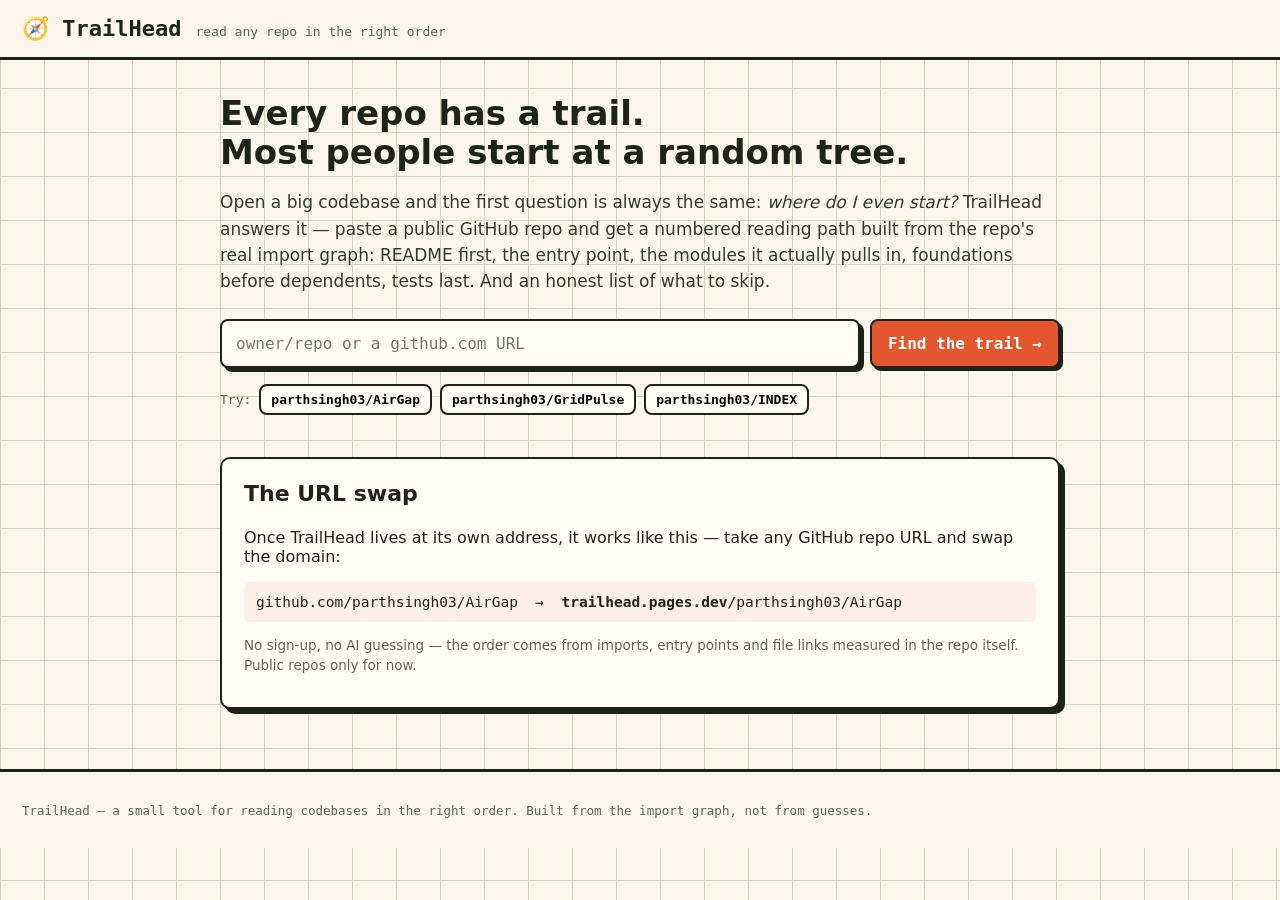
==== index.html @ 87dd2a6f "TrailHead — site files (page, styles, engine, routing)" ====
<!DOCTYPE html>
<html lang="en">
<head>
<meta charset="UTF-8">
<meta name="viewport" content="width=device-width, initial-scale=1.0">
<title>TrailHead — find the reading path through any repo</title>
<meta name="description" content="Paste a public GitHub repo and get the order to read it in — README first, entry point, core modules, tests last — built from the real import graph. Plus the skip list.">
<link rel="stylesheet" href="styles.css">
<link rel="icon" href="data:image/svg+xml,<svg xmlns='http://www.w3.org/2000/svg' viewBox='0 0 100 100'><text y='.9em' font-size='90'>🧭</text></svg>">
</head>
<body>
<header class="topbar">
  <a class="brand" href="/">🧭 TrailHead</a>
  <span class="tag">read any repo in the right order</span>
</header>

<main>
  <!-- landing -->
  <section id="landing">
    <h1>Every repo has a trail.<br>Most people start at a random tree.</h1>
    <p class="lede">Open a big codebase and the first question is always the same:
      <em>where do I even start?</em> TrailHead answers it — paste a public GitHub repo and get a
      numbered reading path built from the repo's real import graph: README first, the entry point,
      the modules it actually pulls in, foundations before dependents, tests last. And an honest
      list of what to skip.</p>
    <div class="ask">
      <input id="repo-input" type="text" placeholder="owner/repo or a github.com URL" autocomplete="off" spellcheck="false">
      <button id="go">Find the trail →</button>
    </div>
    <p id="error" class="error" hidden></p>
    <div class="examples">
      <span>Try:</span>
      <button class="example" data-repo="parthsingh03/AirGap">parthsingh03/AirGap</button>
      <button class="example" data-repo="parthsingh03/GridPulse">parthsingh03/GridPulse</button>
      <button class="example" data-repo="parthsingh03/INDEX">parthsingh03/INDEX</button>
    </div>
    <div class="swap-tip">
      <h2>The URL swap</h2>
      <p>Once TrailHead lives at its own address, it works like this — take any GitHub repo URL
        and swap the domain:</p>
      <code class="swap">github.com/parthsingh03/AirGap &nbsp;→&nbsp; <b>trailhead.pages.dev</b>/parthsingh03/AirGap</code>
      <p class="fine">No sign-up, no AI guessing — the order comes from imports, entry points and
        file links measured in the repo itself. Public repos only for now.</p>
    </div>
  </section>

  <!-- loading -->
  <section id="loading" hidden>
    <div class="spinner"></div>
    <p id="load-msg">Fetching the repo…</p>
  </section>

  <!-- result -->
  <section id="result" hidden>
    <h1 id="repo-title"></h1>
    <p id="repo-desc" class="lede"></p>
    <p id="repo-meta" class="meta"></p>
    <p id="stack-badges"></p>
    <p id="capped-note" class="fine"></p>

    <div class="controls">
      <div class="modes">
        <button id="mode-sprint">⚡ Sprint — the essential 10</button>
        <button id="mode-full">🥾 Full trail</button>
      </div>
      <div class="exports">
        <button id="export-md">Export checklist (.md)</button>
        <button id="export-tour">Export CodeTour (.tour)</button>
        <button id="reset-progress">Reset ticks</button>
      </div>
    </div>
    <div class="progress-row">
      <div class="progress-bar"><div id="progress-fill"></div></div>
      <span id="progress-label"></span>
      <span id="time-label" class="meta"></span>
    </div>

    <h2>The trail</h2>
    <ol id="trail" class="trail"></ol>

    <h2>Who uses whom</h2>
    <p class="fine">Each box is a source file; lines run from a file to the files it uses. Click a box to jump to its step on the trail.</p>
    <div class="graph-wrap"><svg id="graph"></svg></div>

    <h2>The skip list (<span id="skip-count"></span>)</h2>
    <p class="fine">Files you can safely not read — knowing what to skip is half the trail.</p>
    <ul id="skip-list" class="skips"></ul>
  </section>
</main>

<footer>
  <p>TrailHead — a small tool for reading codebases in the right order. Built from the import graph, not from guesses.</p>
</footer>
<script src="app.js"></script>
</body>
</html>
---- styles.css ----
/* TrailHead — trail-map paper look: off-white map paper, ink, one orange trail line */
:root {
  --paper: #faf6ec;
  --ink: #1d2417;
  --muted: #5d6650;
  --line: #d9d2ba;
  --trail: #e4572e;
  --trail-soft: #fdeee7;
  --card: #fffdf6;
  --mono: ui-monospace, 'SF Mono', 'Cascadia Code', Menlo, Consolas, monospace;
  --sans: system-ui, -apple-system, 'Segoe UI', Roboto, sans-serif;
}
* { box-sizing: border-box; }
body {
  margin: 0; background: var(--paper); color: var(--ink); font-family: var(--sans);
  background-image:
    linear-gradient(var(--line) 1px, transparent 1px),
    linear-gradient(90deg, var(--line) 1px, transparent 1px);
  background-size: 44px 44px;
}
.topbar {
  display: flex; gap: 14px; align-items: baseline; padding: 16px 22px;
  border-bottom: 3px solid var(--ink); background: var(--paper);
}
.brand { font-family: var(--mono); font-weight: 800; font-size: 22px; color: var(--ink); text-decoration: none; }
.tag { color: var(--muted); font-family: var(--mono); font-size: 13px; }
main { max-width: 880px; margin: 0 auto; padding: 34px 20px 60px; }
h1 { font-size: 34px; line-height: 1.15; margin: 0 0 14px; }
h2 { font-size: 22px; margin: 38px 0 10px; border-bottom: 2px dashed var(--trail); padding-bottom: 6px; }
.lede { font-size: 17px; line-height: 1.55; color: #333b28; }
.fine { color: var(--muted); font-size: 13.5px; line-height: 1.5; }
.meta { font-family: var(--mono); font-size: 13px; color: var(--muted); }
.ask { display: flex; gap: 10px; margin: 24px 0 8px; flex-wrap: wrap; }
.ask input {
  flex: 1 1 320px; font-family: var(--mono); font-size: 16px; padding: 13px 14px;
  border: 2.5px solid var(--ink); border-radius: 8px; background: var(--card);
  box-shadow: 4px 4px 0 var(--ink);
}
button {
  font-family: var(--mono); font-size: 14px; font-weight: 700; cursor: pointer;
  border: 2.5px solid var(--ink); border-radius: 8px; background: var(--card);
  padding: 10px 16px; box-shadow: 3px 3px 0 var(--ink);
}
button:active { transform: translate(2px, 2px); box-shadow: 1px 1px 0 var(--ink); }
#go { background: var(--trail); color: #fff; font-size: 16px; }
.error { background: #fde8e0; border: 2px solid var(--trail); border-radius: 8px; padding: 10px 14px; font-family: var(--mono); font-size: 14px; }
.examples { display: flex; gap: 8px; align-items: center; flex-wrap: wrap; margin-top: 16px; font-family: var(--mono); font-size: 13px; color: var(--muted); }
.example { box-shadow: none; padding: 6px 10px; font-size: 13px; }
.swap-tip { margin-top: 42px; border: 2.5px solid var(--ink); border-radius: 10px; background: var(--card); padding: 6px 22px 18px; box-shadow: 5px 5px 0 var(--ink); }
.swap-tip h2 { border: none; margin-top: 16px; }
.swap { display: block; font-family: var(--mono); font-size: 14.5px; background: var(--trail-soft); padding: 12px; border-radius: 6px; overflow-x: auto; white-space: nowrap; }
.spinner {
  width: 42px; height: 42px; border-radius: 50%; margin: 60px auto 16px;
  border: 5px dashed var(--trail); animation: spin 1.1s linear infinite;
}
@keyframes spin { to { transform: rotate(360deg); } }
#loading p { text-align: center; font-family: var(--mono); }
.stack { display: inline-block; font-family: var(--mono); font-size: 12px; border: 2px solid var(--ink); border-radius: 20px; padding: 3px 10px; margin: 0 6px 6px 0; background: var(--trail-soft); }
.stack.lang { background: var(--card); }
.controls { display: flex; justify-content: space-between; gap: 12px; flex-wrap: wrap; margin: 22px 0 12px; }
.modes button.on, .exports button:hover { background: var(--trail); color: #fff; }
.progress-row { display: flex; gap: 14px; align-items: center; flex-wrap: wrap; font-family: var(--mono); font-size: 13px; }
.progress-bar { flex: 1 1 220px; height: 14px; border: 2px solid var(--ink); border-radius: 8px; background: var(--card); overflow: hidden; }
#progress-fill { height: 100%; width: 0; background: var(--trail); transition: width .3s; }
.trail { list-style: none; margin: 0; padding: 0; position: relative; }
.trail::before { content: ''; position: absolute; left: 21px; top: 8px; bottom: 8px; border-left: 3px dashed var(--trail); }
.chapter { font-family: var(--mono); font-size: 12.5px; font-weight: 700; letter-spacing: .08em; text-transform: uppercase; color: var(--muted); margin: 20px 0 8px 52px; }
.step {
  display: flex; gap: 12px; background: var(--card); border: 2.5px solid var(--ink);
  border-radius: 10px; padding: 13px 16px; margin: 0 0 12px 52px; position: relative;
  box-shadow: 3px 3px 0 rgba(29,36,23,.85);
}
.step.done { opacity: .55; }
.step.done .path { text-decoration: line-through; }
.tick { position: absolute; left: -52px; top: 14px; }
.tick input { display: none; }
.tick .box {
  display: block; width: 26px; height: 26px; border-radius: 50%;
  border: 3px solid var(--trail); background: var(--paper); cursor: pointer; position: relative; z-index: 1;
}
.tick input:checked + .box { background: var(--trail); }
.step-top { display: flex; gap: 8px; align-items: baseline; flex-wrap: wrap; }
.num { font-family: var(--mono); font-weight: 800; color: var(--trail); font-size: 15px; }
.path { font-family: var(--mono); font-size: 14.5px; font-weight: 700; color: var(--ink); word-break: break-all; }
.badge { font-family: var(--mono); font-size: 10.5px; font-weight: 800; border: 2px solid var(--ink); border-radius: 4px; padding: 1px 6px; }
.badge.start { background: #ffe066; }
.badge.entry { background: var(--trail); color: #fff; }
.badge.hub { background: #d3f9d8; }
.badge.test { background: #e7e5e4; }
.badge.cfg { background: #dbeafe; }
.why { margin: 6px 0 4px; font-size: 14.5px; line-height: 1.5; }
.step .meta { margin: 0; }
.graph-wrap { border: 2.5px solid var(--ink); border-radius: 10px; background: var(--card); overflow-x: auto; box-shadow: 4px 4px 0 var(--ink); }
#graph { display: block; min-width: 100%; }
#graph .edge { stroke: var(--trail); stroke-width: 1.6; stroke-dasharray: 4 3; }
#graph .node { cursor: pointer; }
#graph .node rect { fill: var(--trail-soft); stroke: var(--ink); stroke-width: 1.6; }
#graph .node text { font-family: var(--mono); font-size: 11.5px; fill: var(--ink); }
#graph .empty { font-family: var(--mono); font-size: 13px; fill: var(--muted); }
.skips { font-size: 13.5px; line-height: 1.7; padding-left: 18px; }
.skips code { font-family: var(--mono); font-size: 12.5px; }
footer { border-top: 3px solid var(--ink); padding: 18px 22px; font-family: var(--mono); font-size: 12.5px; color: var(--muted); background: var(--paper); }
@media (max-width: 560px) {
  h1 { font-size: 26px; }
  .step { margin-left: 40px; }
  .tick { left: -42px; }
  .trail::before { left: 15px; }
}
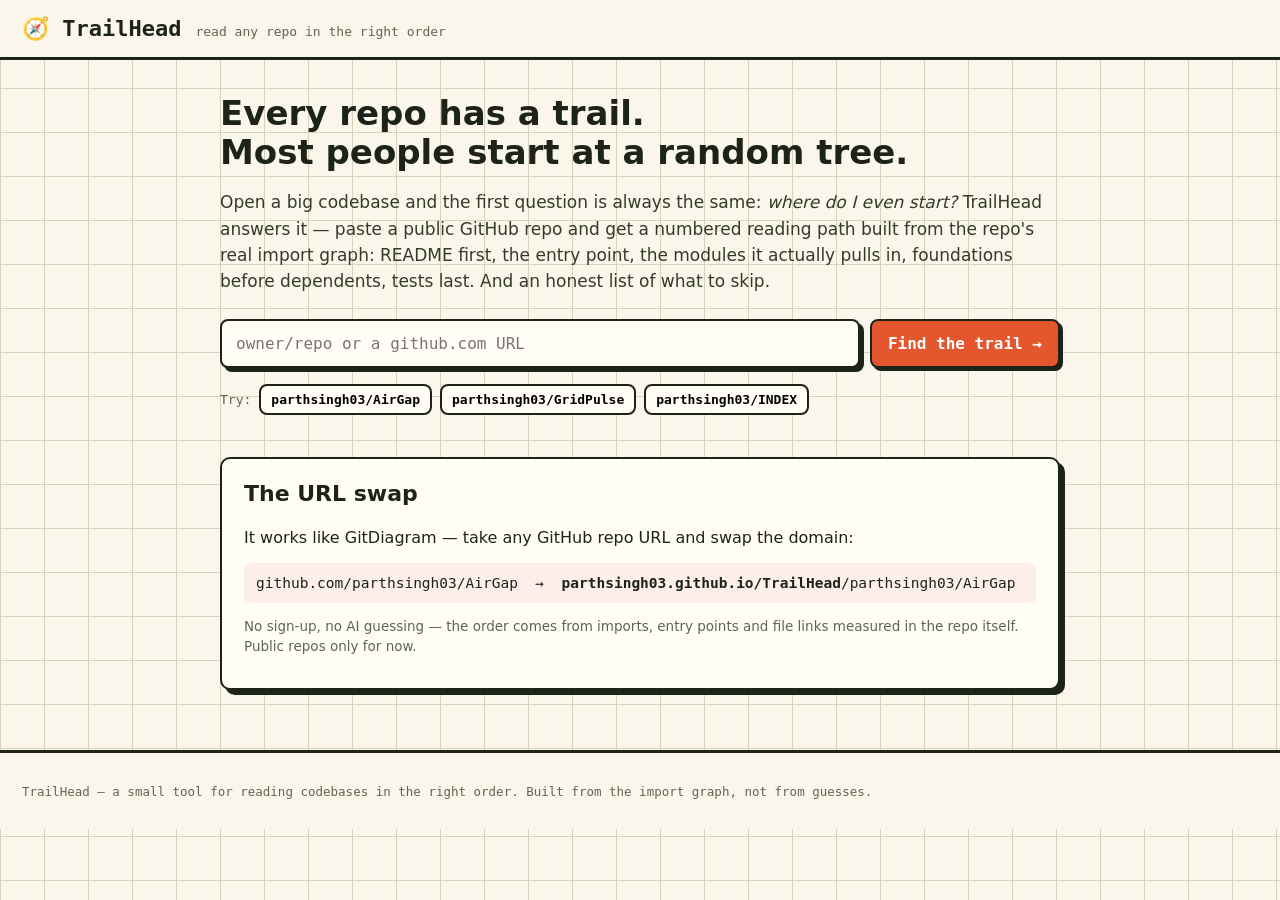
==== commit 32e6aab5: "Point swap example at the live GitHub Pages address (trailhead.pages.dev is taken by another project" ====
--- a/index.html
+++ b/index.html
@@ -10,7 +10,7 @@
 </head>
 <body>
 <header class="topbar">
-  <a class="brand" href="/">🧭 TrailHead</a>
+  <a class="brand" href="./">🧭 TrailHead</a>
   <span class="tag">read any repo in the right order</span>
 </header>
 
@@ -36,9 +36,9 @@
     </div>
     <div class="swap-tip">
       <h2>The URL swap</h2>
-      <p>Once TrailHead lives at its own address, it works like this — take any GitHub repo URL
+      <p>It works like GitDiagram — take any GitHub repo URL
         and swap the domain:</p>
-      <code class="swap">github.com/parthsingh03/AirGap &nbsp;→&nbsp; <b>trailhead.pages.dev</b>/parthsingh03/AirGap</code>
+      <code class="swap">github.com/parthsingh03/AirGap &nbsp;→&nbsp; <b>parthsingh03.github.io/TrailHead</b>/parthsingh03/AirGap</code>
       <p class="fine">No sign-up, no AI guessing — the order comes from imports, entry points and
         file links measured in the repo itself. Public repos only for now.</p>
     </div>
